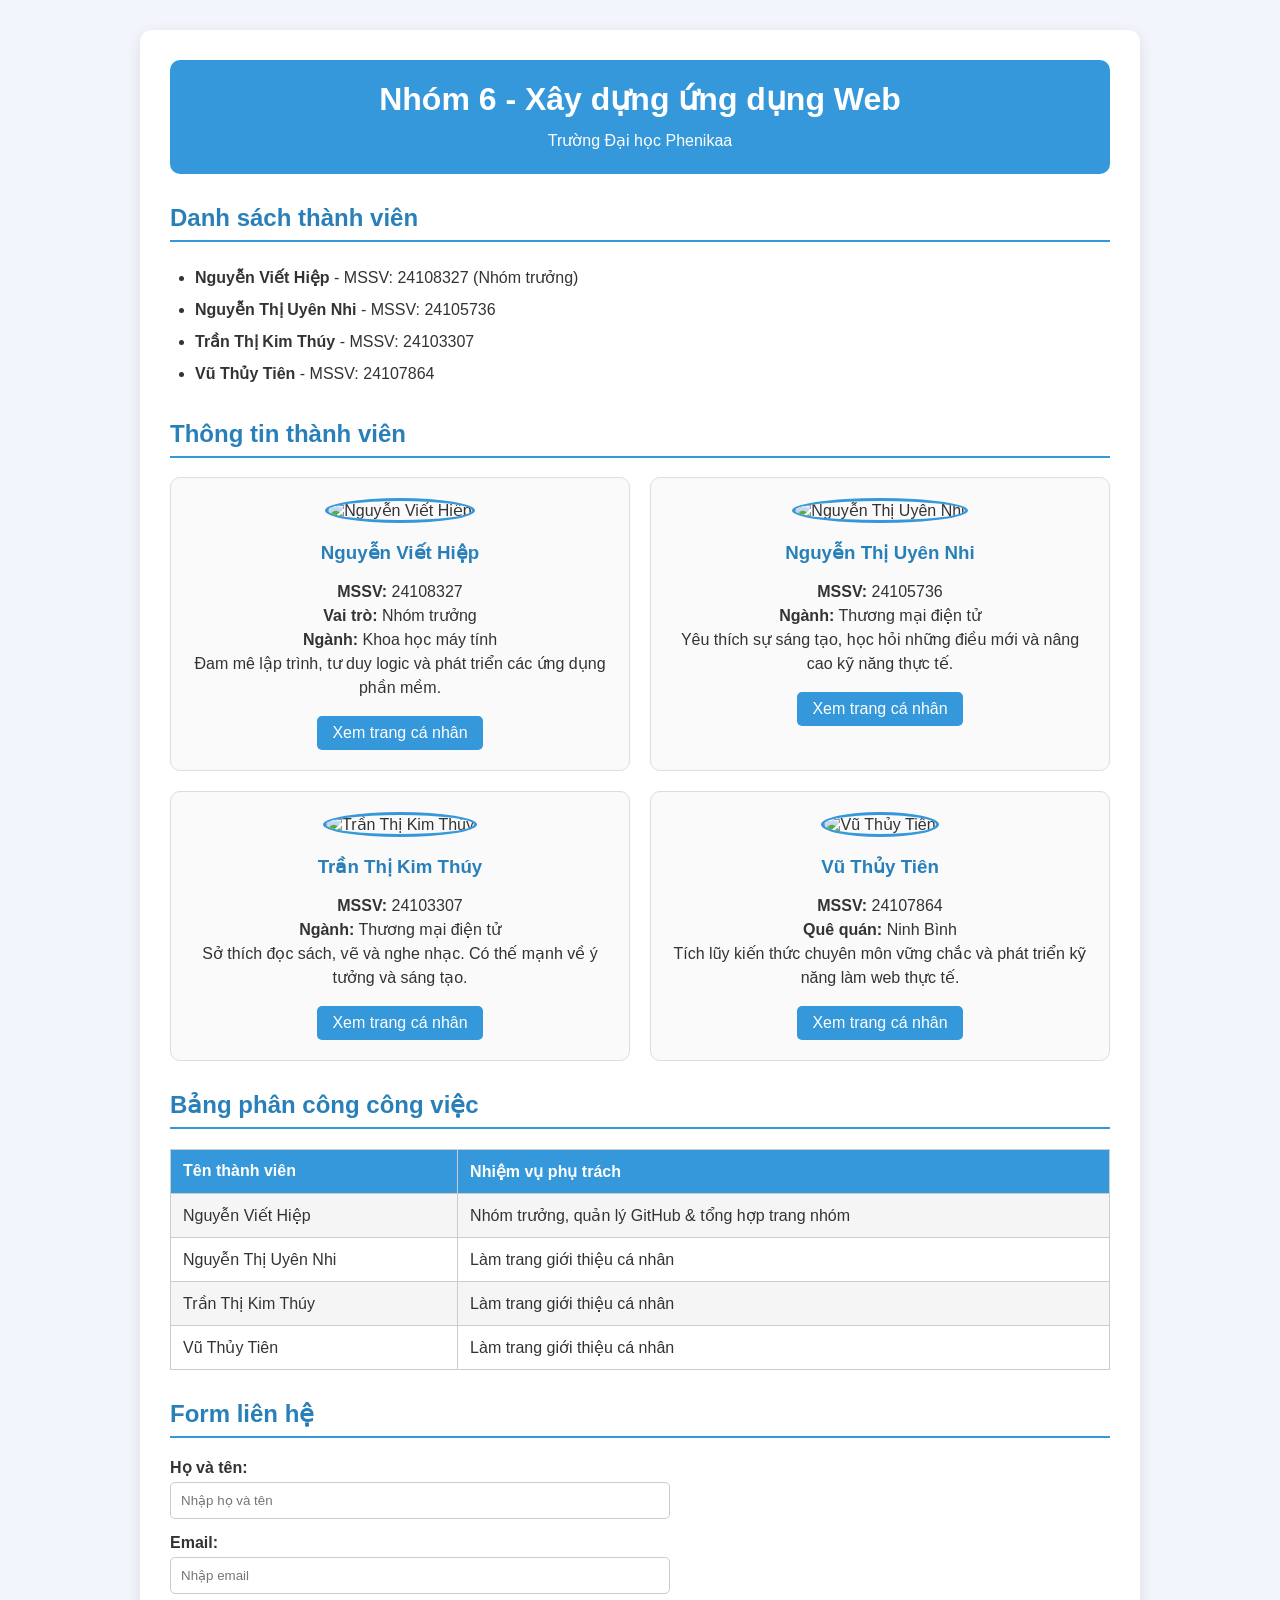
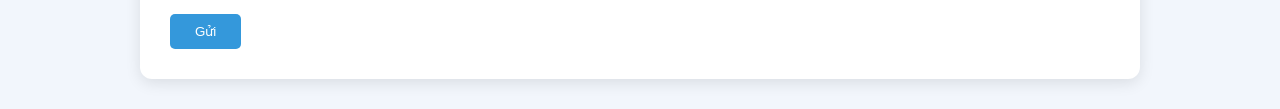
==== index.html @ a24de3d4 "Add files via upload" ====
<!DOCTYPE html>
<html lang="vi">

<head>
    <meta charset="UTF-8">
    <meta name="viewport" content="width=device-width, initial-scale=1.0">
    <title>Giới thiệu Nhóm 6</title>

    <link rel="stylesheet" href="style.css">
</head>

<body>

    <div class="container">

        <!-- TIÊU ĐỀ -->
        <header>
            <h1>Nhóm 6 - Xây dựng ứng dụng Web</h1>
            <p>Trường Đại học Phenikaa</p>
        </header>


        <!-- DANH SÁCH THÀNH VIÊN -->
        <section>
            <h2>Danh sách thành viên</h2>

            <ul class="member-list">
                <li><strong>Nguyễn Viết Hiệp</strong> - MSSV: 24108327 (Nhóm trưởng)</li>
                <li><strong>Nguyễn Thị Uyên Nhi</strong> - MSSV: 24105736</li>
                <li><strong>Trần Thị Kim Thúy</strong> - MSSV: 24103307</li>
                <li><strong>Vũ Thủy Tiên</strong> - MSSV: 24107864</li>
            </ul>
        </section>


        <!-- THÔNG TIN THÀNH VIÊN -->
        <section>

            <h2>Thông tin thành viên</h2>

            <div class="members">


                <!-- THÀNH VIÊN 1 -->
                <div class="member">

                    <img src="../img/avt.jpg" alt="Nguyễn Viết Hiệp">

                    <h3>Nguyễn Viết Hiệp</h3>

                    <p>
                        <strong>MSSV:</strong> 24108327<br>
                        <strong>Vai trò:</strong> Nhóm trưởng<br>
                        <strong>Ngành:</strong> Khoa học máy tính<br>
                        Đam mê lập trình, tư duy logic và phát triển các ứng dụng phần mềm.
                    </p>

                    <a href="../Nguyễn Viết Hiệp/index.html">
                        Xem trang cá nhân
                    </a>

                </div>


                <!-- THÀNH VIÊN 2 -->
                <div class="member">

                    <img src="../img/nhi.png" alt="Nguyễn Thị Uyên Nhi">

                    <h3>Nguyễn Thị Uyên Nhi</h3>

                    <p>
                        <strong>MSSV:</strong> 24105736<br>
                        <strong>Ngành:</strong> Thương mại điện tử<br>
                        Yêu thích sự sáng tạo, học hỏi những điều mới và nâng cao kỹ năng thực tế.
                    </p>

                    <a href="../Nguyễn Thị Uyên Nhi/index.html">
                        Xem trang cá nhân
                    </a>

                </div>


                <!-- THÀNH VIÊN 3 -->
                <div class="member">

                    <img src="../img/thuy.jpg" alt="Trần Thị Kim Thúy">

                    <h3>Trần Thị Kim Thúy</h3>

                    <p>
                        <strong>MSSV:</strong> 24103307<br>
                        <strong>Ngành:</strong> Thương mại điện tử<br>
                        Sở thích đọc sách, vẽ và nghe nhạc. Có thế mạnh về ý tưởng và sáng tạo.
                    </p>

                    <a href="../Trần Thị Kim Thúy/index.html">
                        Xem trang cá nhân
                    </a>

                </div>


                <!-- THÀNH VIÊN 4 -->
                <div class="member">

                    <img src="../img/thuytien.jpg" alt="Vũ Thủy Tiên">

                    <h3>Vũ Thủy Tiên</h3>

                    <p>
                        <strong>MSSV:</strong> 24107864<br>
                        <strong>Quê quán:</strong> Ninh Bình<br>
                        Tích lũy kiến thức chuyên môn vững chắc và phát triển kỹ năng làm web thực tế.
                    </p>

                    <a href="../Vũ Thủy Tiên/index.html">
                        Xem trang cá nhân
                    </a>

                </div>

            </div>

        </section>


        <!-- BẢNG PHÂN CÔNG -->
        <section>

            <h2>Bảng phân công công việc</h2>

            <table>

                <tr>
                    <th>Tên thành viên</th>
                    <th>Nhiệm vụ phụ trách</th>
                </tr>

                <tr>
                    <td>Nguyễn Viết Hiệp</td>
                    <td>Nhóm trưởng, quản lý GitHub & tổng hợp trang nhóm</td>
                </tr>

                <tr>
                    <td>Nguyễn Thị Uyên Nhi</td>
                    <td>Làm trang giới thiệu cá nhân</td>
                </tr>

                <tr>
                    <td>Trần Thị Kim Thúy</td>
                    <td>Làm trang giới thiệu cá nhân</td>
                </tr>

                <tr>
                    <td>Vũ Thủy Tiên</td>
                    <td>Làm trang giới thiệu cá nhân</td>
                </tr>

            </table>

        </section>


        <!-- FORM LIÊN HỆ -->
        <section>

            <h2>Form liên hệ</h2>

            <form>

                <label>Họ và tên:</label>
                <input type="text" name="name" placeholder="Nhập họ và tên">

                <label>Email:</label>
                <input type="email" name="email" placeholder="Nhập email">

                <input type="submit" value="Gửi">

            </form>

        </section>

    </div>

</body>

</html>
---- style.css ----
/* Thiết lập chung */
* {
    box-sizing: border-box;
}

body {
    font-family: Arial, sans-serif;
    background-color: #f2f6fc;
    margin: 0;
    padding: 30px;
    color: #333;
}


/* Khung chính */
.container {
    max-width: 1000px;
    margin: auto;
    background-color: white;
    padding: 30px;
    border-radius: 12px;
    box-shadow: 0 4px 15px rgba(0, 0, 0, 0.1);
}


/* Tiêu đề */
header {
    text-align: center;
    padding: 20px;
    background-color: #3498db;
    color: white;
    border-radius: 10px;
}

header h1 {
    margin: 0 0 10px;
}

header p {
    margin: 0;
    line-height: 1.6;
}


/* Tiêu đề các phần */
h2 {
    color: #2980b9;
    border-bottom: 2px solid #3498db;
    padding-bottom: 8px;
    margin-top: 30px;
}


/* Danh sách thành viên */
.member-list {
    line-height: 2;
    padding-left: 25px;
}


/* Khu vực thành viên */
.members {
    display: grid;
    grid-template-columns: repeat(2, 1fr);
    gap: 20px;
}


/* Thẻ thành viên */
.member {
    text-align: center;
    border: 1px solid #ddd;
    border-radius: 10px;
    padding: 20px;
    background-color: #fafafa;
}

.member img {
    width: 130px;
    height: 130px;
    object-fit: cover;
    border-radius: 50%;
    border: 3px solid #3498db;
}

.member h3 {
    color: #2980b9;
    margin-bottom: 10px;
}

.member p {
    line-height: 1.5;
}


/* Link cá nhân */
.member a {
    display: inline-block;
    text-decoration: none;
    background-color: #3498db;
    color: white;
    padding: 8px 15px;
    border-radius: 5px;
}

.member a:hover {
    background-color: #217dbb;
}


/* Bảng phân công */
table {
    width: 100%;
    border-collapse: collapse;
    margin-top: 15px;
}

th,
td {
    border: 1px solid #ccc;
    padding: 12px;
    text-align: left;
}

th {
    background-color: #3498db;
    color: white;
}

tr:nth-child(even) {
    background-color: #f5f5f5;
}


/* Form */
form {
    max-width: 500px;
}

form label {
    display: block;
    margin-top: 15px;
    margin-bottom: 5px;
    font-weight: bold;
}

input[type="text"],
input[type="email"] {
    width: 100%;
    padding: 10px;
    border: 1px solid #ccc;
    border-radius: 5px;
}

input[type="submit"] {
    margin-top: 20px;
    padding: 10px 25px;
    background-color: #3498db;
    color: white;
    border: none;
    border-radius: 5px;
    cursor: pointer;
}

input[type="submit"]:hover {
    background-color: #217dbb;
}


/* Hiển thị tốt trên điện thoại */
@media (max-width: 700px) {

    body {
        padding: 10px;
    }

    .container {
        padding: 15px;
    }

    .members {
        grid-template-columns: 1fr;
    }

}
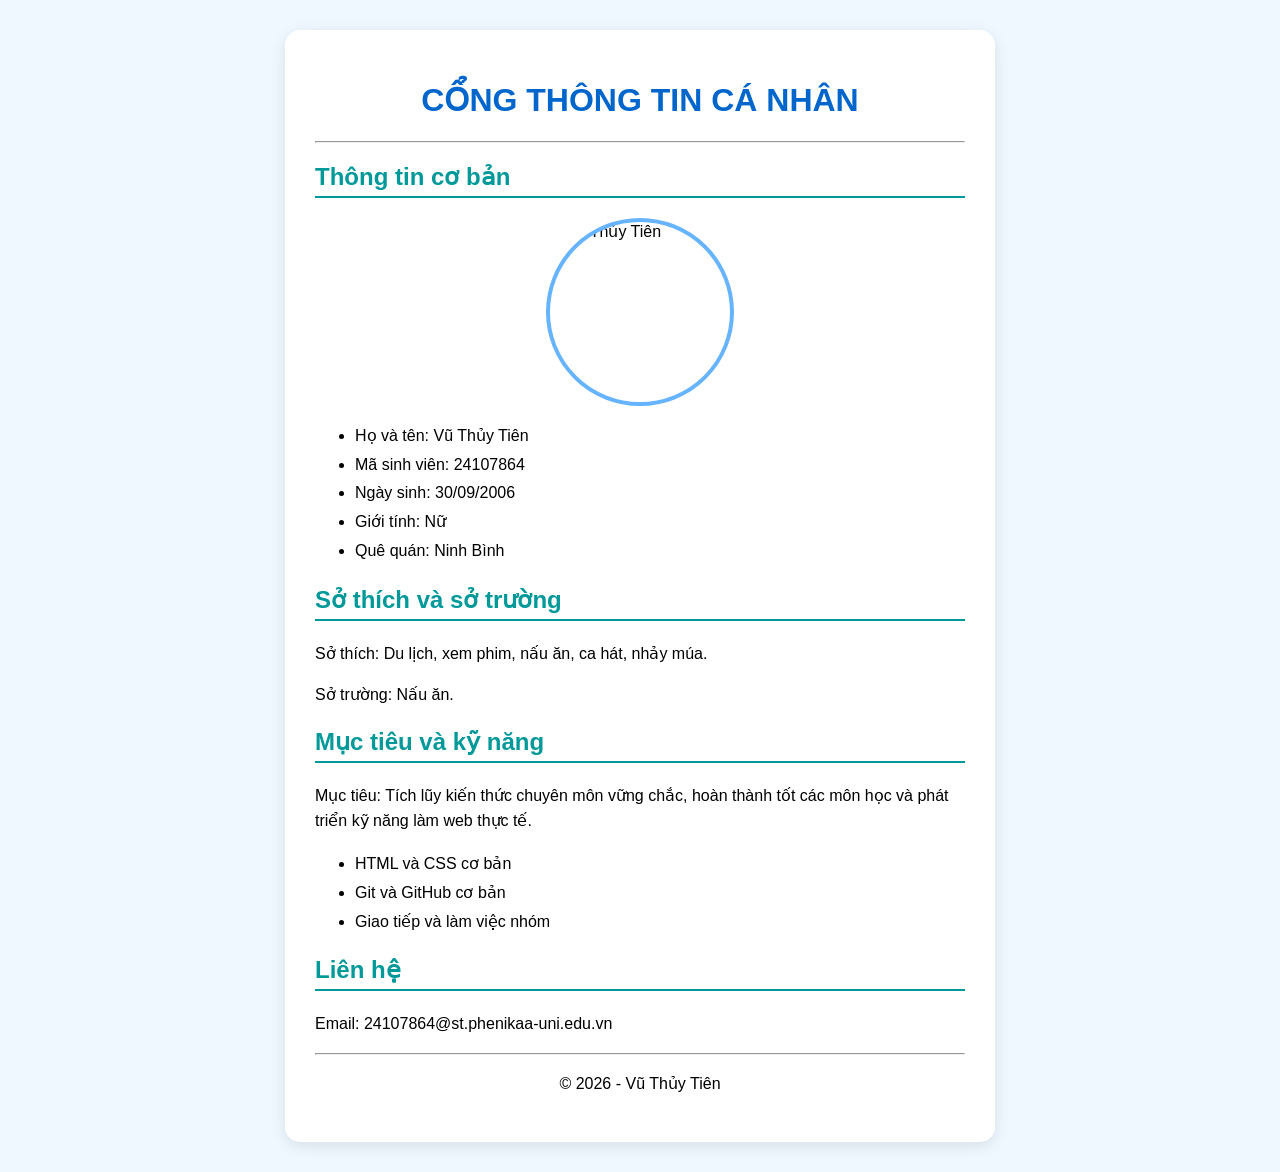
==== commit b490857b: "Add files via upload" ====
--- a/index.html
+++ b/index.html
@@ -1,189 +1,93 @@
 <!DOCTYPE html>
 <html lang="vi">
-
 <head>
     <meta charset="UTF-8">
     <meta name="viewport" content="width=device-width, initial-scale=1.0">
-    <title>Giới thiệu Nhóm 6</title>
+    <title>Giới thiệu bản thân - Vũ Thủy Tiên</title>
+    <style>
+        body {
+            font-family: Arial, sans-serif;
+            background-color: #f0f8ff;
+            margin: 0;
+            padding: 30px;
+        }
 
-    <link rel="stylesheet" href="style.css">
+        .container {
+            max-width: 650px;
+            margin: auto;
+            background-color: white;
+            padding: 30px;
+            border-radius: 15px;
+            box-shadow: 0 4px 15px rgba(0,0,0,0.1);
+        }
+
+        h1 {
+            color: #0066cc;
+            text-align: center;
+        }
+
+        h2 {
+            color: #009999;
+            border-bottom: 2px solid #009999;
+            padding-bottom: 5px;
+            margin-top: 20px;
+        }
+
+        img {
+            display: block;
+            margin: 15px auto;
+            border-radius: 50%;
+            border: 4px solid #66b3ff;
+            width: 180px;
+            height: 180px;
+            object-fit: cover;
+        }
+
+        ul {
+            line-height: 1.8;
+        }
+
+        p {
+            line-height: 1.6;
+        }
+    </style>
 </head>
 
 <body>
 
     <div class="container">
+        <h1>CỔNG THÔNG TIN CÁ NHÂN</h1>
+        <hr>
 
-        <!-- TIÊU ĐỀ -->
-        <header>
-            <h1>Nhóm 6 - Xây dựng ứng dụng Web</h1>
-            <p>Trường Đại học Phenikaa</p>
-        </header>
+        <h2>Thông tin cơ bản</h2>
+        <img src="../img/thuytien.jpg" alt="Vũ Thủy Tiên" width="180">
 
+        <ul>
+            <li>Họ và tên: Vũ Thủy Tiên</li>
+            <li>Mã sinh viên: 24107864</li>
+            <li>Ngày sinh: 30/09/2006</li>
+            <li>Giới tính: Nữ</li>
+            <li>Quê quán: Ninh Bình</li>
+        </ul>
 
-        <!-- DANH SÁCH THÀNH VIÊN -->
-        <section>
-            <h2>Danh sách thành viên</h2>
+        <h2>Sở thích và sở trường</h2>
+        <p>Sở thích: Du lịch, xem phim, nấu ăn, ca hát, nhảy múa.</p>
+        <p>Sở trường: Nấu ăn.</p>
 
-            <ul class="member-list">
-                <li><strong>Nguyễn Viết Hiệp</strong> - MSSV: 24108327 (Nhóm trưởng)</li>
-                <li><strong>Nguyễn Thị Uyên Nhi</strong> - MSSV: 24105736</li>
-                <li><strong>Trần Thị Kim Thúy</strong> - MSSV: 24103307</li>
-                <li><strong>Vũ Thủy Tiên</strong> - MSSV: 24107864</li>
-            </ul>
-        </section>
+        <h2>Mục tiêu và kỹ năng</h2>
+        <p>Mục tiêu: Tích lũy kiến thức chuyên môn vững chắc, hoàn thành tốt các môn học và phát triển kỹ năng làm web thực tế.</p>
+        <ul>
+            <li>HTML và CSS cơ bản</li>
+            <li>Git và GitHub cơ bản</li>
+            <li>Giao tiếp và làm việc nhóm</li>
+        </ul>
 
+        <h2>Liên hệ</h2>
+        <p>Email: 24107864@st.phenikaa-uni.edu.vn</p>
 
-        <!-- THÔNG TIN THÀNH VIÊN -->
-        <section>
-
-            <h2>Thông tin thành viên</h2>
-
-            <div class="members">
-
-
-                <!-- THÀNH VIÊN 1 -->
-                <div class="member">
-
-                    <img src="../img/avt.jpg" alt="Nguyễn Viết Hiệp">
-
-                    <h3>Nguyễn Viết Hiệp</h3>
-
-                    <p>
-                        <strong>MSSV:</strong> 24108327<br>
-                        <strong>Vai trò:</strong> Nhóm trưởng<br>
-                        <strong>Ngành:</strong> Khoa học máy tính<br>
-                        Đam mê lập trình, tư duy logic và phát triển các ứng dụng phần mềm.
-                    </p>
-
-                    <a href="../Nguyễn Viết Hiệp/index.html">
-                        Xem trang cá nhân
-                    </a>
-
-                </div>
-
-
-                <!-- THÀNH VIÊN 2 -->
-                <div class="member">
-
-                    <img src="../img/nhi.png" alt="Nguyễn Thị Uyên Nhi">
-
-                    <h3>Nguyễn Thị Uyên Nhi</h3>
-
-                    <p>
-                        <strong>MSSV:</strong> 24105736<br>
-                        <strong>Ngành:</strong> Thương mại điện tử<br>
-                        Yêu thích sự sáng tạo, học hỏi những điều mới và nâng cao kỹ năng thực tế.
-                    </p>
-
-                    <a href="../Nguyễn Thị Uyên Nhi/index.html">
-                        Xem trang cá nhân
-                    </a>
-
-                </div>
-
-
-                <!-- THÀNH VIÊN 3 -->
-                <div class="member">
-
-                    <img src="../img/thuy.jpg" alt="Trần Thị Kim Thúy">
-
-                    <h3>Trần Thị Kim Thúy</h3>
-
-                    <p>
-                        <strong>MSSV:</strong> 24103307<br>
-                        <strong>Ngành:</strong> Thương mại điện tử<br>
-                        Sở thích đọc sách, vẽ và nghe nhạc. Có thế mạnh về ý tưởng và sáng tạo.
-                    </p>
-
-                    <a href="../Trần Thị Kim Thúy/index.html">
-                        Xem trang cá nhân
-                    </a>
-
-                </div>
-
-
-                <!-- THÀNH VIÊN 4 -->
-                <div class="member">
-
-                    <img src="../img/thuytien.jpg" alt="Vũ Thủy Tiên">
-
-                    <h3>Vũ Thủy Tiên</h3>
-
-                    <p>
-                        <strong>MSSV:</strong> 24107864<br>
-                        <strong>Quê quán:</strong> Ninh Bình<br>
-                        Tích lũy kiến thức chuyên môn vững chắc và phát triển kỹ năng làm web thực tế.
-                    </p>
-
-                    <a href="../Vũ Thủy Tiên/index.html">
-                        Xem trang cá nhân
-                    </a>
-
-                </div>
-
-            </div>
-
-        </section>
-
-
-        <!-- BẢNG PHÂN CÔNG -->
-        <section>
-
-            <h2>Bảng phân công công việc</h2>
-
-            <table>
-
-                <tr>
-                    <th>Tên thành viên</th>
-                    <th>Nhiệm vụ phụ trách</th>
-                </tr>
-
-                <tr>
-                    <td>Nguyễn Viết Hiệp</td>
-                    <td>Nhóm trưởng, quản lý GitHub & tổng hợp trang nhóm</td>
-                </tr>
-
-                <tr>
-                    <td>Nguyễn Thị Uyên Nhi</td>
-                    <td>Làm trang giới thiệu cá nhân</td>
-                </tr>
-
-                <tr>
-                    <td>Trần Thị Kim Thúy</td>
-                    <td>Làm trang giới thiệu cá nhân</td>
-                </tr>
-
-                <tr>
-                    <td>Vũ Thủy Tiên</td>
-                    <td>Làm trang giới thiệu cá nhân</td>
-                </tr>
-
-            </table>
-
-        </section>
-
-
-        <!-- FORM LIÊN HỆ -->
-        <section>
-
-            <h2>Form liên hệ</h2>
-
-            <form>
-
-                <label>Họ và tên:</label>
-                <input type="text" name="name" placeholder="Nhập họ và tên">
-
-                <label>Email:</label>
-                <input type="email" name="email" placeholder="Nhập email">
-
-                <input type="submit" value="Gửi">
-
-            </form>
-
-        </section>
-
+        <hr>
+        <p style="text-align:center;">© 2026 - Vũ Thủy Tiên</p>
     </div>
 
 </body>
-
-</html>+</html>
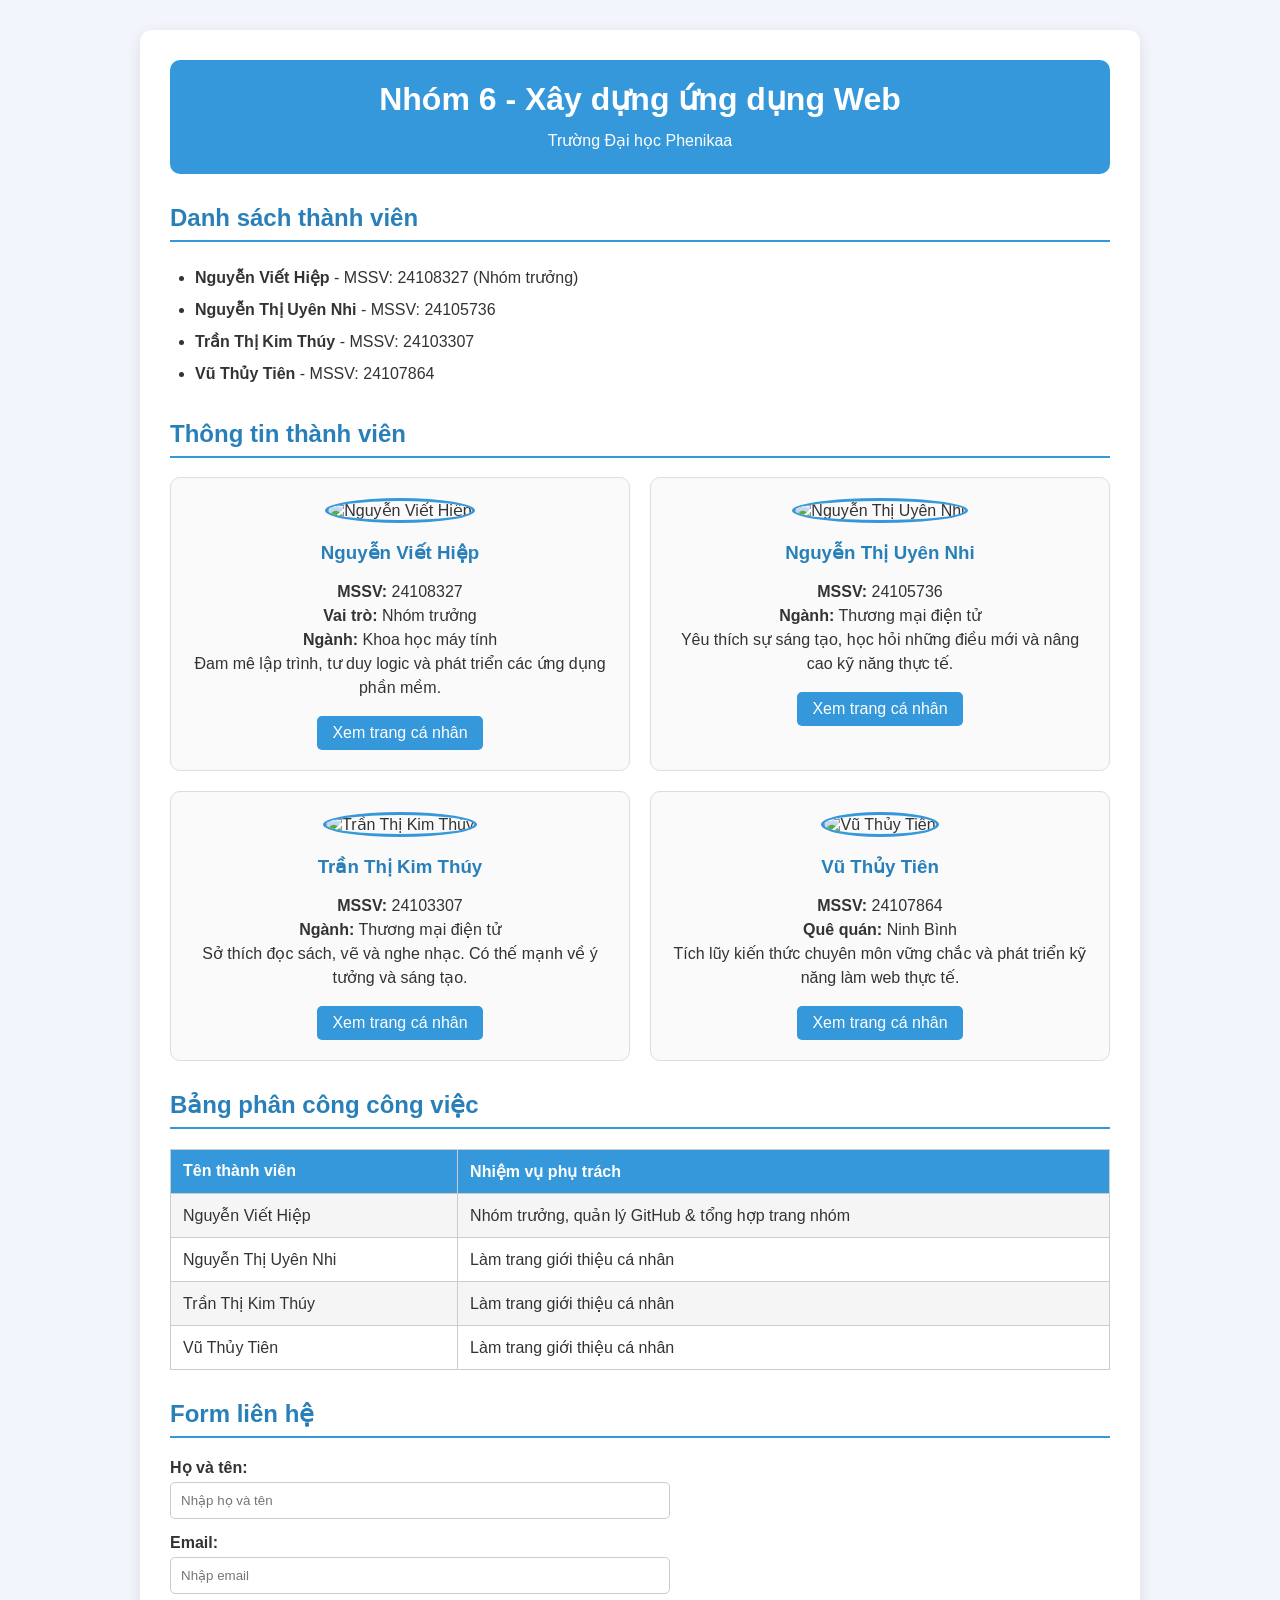
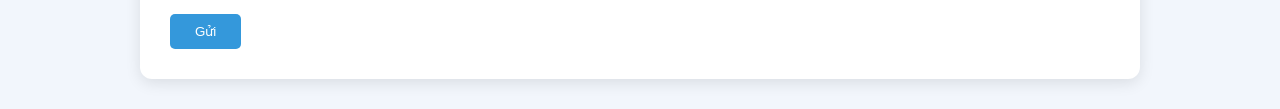
==== commit 9a1f3906: "Add files via upload" ====
--- a/index.html
+++ b/index.html
@@ -1,93 +1,189 @@
 <!DOCTYPE html>
 <html lang="vi">
+
 <head>
     <meta charset="UTF-8">
     <meta name="viewport" content="width=device-width, initial-scale=1.0">
-    <title>Giới thiệu bản thân - Vũ Thủy Tiên</title>
-    <style>
-        body {
-            font-family: Arial, sans-serif;
-            background-color: #f0f8ff;
-            margin: 0;
-            padding: 30px;
-        }
+    <title>Giới thiệu Nhóm 6</title>
 
-        .container {
-            max-width: 650px;
-            margin: auto;
-            background-color: white;
-            padding: 30px;
-            border-radius: 15px;
-            box-shadow: 0 4px 15px rgba(0,0,0,0.1);
-        }
-
-        h1 {
-            color: #0066cc;
-            text-align: center;
-        }
-
-        h2 {
-            color: #009999;
-            border-bottom: 2px solid #009999;
-            padding-bottom: 5px;
-            margin-top: 20px;
-        }
-
-        img {
-            display: block;
-            margin: 15px auto;
-            border-radius: 50%;
-            border: 4px solid #66b3ff;
-            width: 180px;
-            height: 180px;
-            object-fit: cover;
-        }
-
-        ul {
-            line-height: 1.8;
-        }
-
-        p {
-            line-height: 1.6;
-        }
-    </style>
+    <link rel="stylesheet" href="style.css">
 </head>
 
 <body>
 
     <div class="container">
-        <h1>CỔNG THÔNG TIN CÁ NHÂN</h1>
-        <hr>
 
-        <h2>Thông tin cơ bản</h2>
-        <img src="../img/thuytien.jpg" alt="Vũ Thủy Tiên" width="180">
+        <!-- TIÊU ĐỀ -->
+        <header>
+            <h1>Nhóm 6 - Xây dựng ứng dụng Web</h1>
+            <p>Trường Đại học Phenikaa</p>
+        </header>
 
-        <ul>
-            <li>Họ và tên: Vũ Thủy Tiên</li>
-            <li>Mã sinh viên: 24107864</li>
-            <li>Ngày sinh: 30/09/2006</li>
-            <li>Giới tính: Nữ</li>
-            <li>Quê quán: Ninh Bình</li>
-        </ul>
 
-        <h2>Sở thích và sở trường</h2>
-        <p>Sở thích: Du lịch, xem phim, nấu ăn, ca hát, nhảy múa.</p>
-        <p>Sở trường: Nấu ăn.</p>
+        <!-- DANH SÁCH THÀNH VIÊN -->
+        <section>
+            <h2>Danh sách thành viên</h2>
 
-        <h2>Mục tiêu và kỹ năng</h2>
-        <p>Mục tiêu: Tích lũy kiến thức chuyên môn vững chắc, hoàn thành tốt các môn học và phát triển kỹ năng làm web thực tế.</p>
-        <ul>
-            <li>HTML và CSS cơ bản</li>
-            <li>Git và GitHub cơ bản</li>
-            <li>Giao tiếp và làm việc nhóm</li>
-        </ul>
+            <ul class="member-list">
+                <li><strong>Nguyễn Viết Hiệp</strong> - MSSV: 24108327 (Nhóm trưởng)</li>
+                <li><strong>Nguyễn Thị Uyên Nhi</strong> - MSSV: 24105736</li>
+                <li><strong>Trần Thị Kim Thúy</strong> - MSSV: 24103307</li>
+                <li><strong>Vũ Thủy Tiên</strong> - MSSV: 24107864</li>
+            </ul>
+        </section>
 
-        <h2>Liên hệ</h2>
-        <p>Email: 24107864@st.phenikaa-uni.edu.vn</p>
 
-        <hr>
-        <p style="text-align:center;">© 2026 - Vũ Thủy Tiên</p>
+        <!-- THÔNG TIN THÀNH VIÊN -->
+        <section>
+
+            <h2>Thông tin thành viên</h2>
+
+            <div class="members">
+
+
+                <!-- THÀNH VIÊN 1 -->
+                <div class="member">
+
+                    <img src="../img/avt.jpg" alt="Nguyễn Viết Hiệp">
+
+                    <h3>Nguyễn Viết Hiệp</h3>
+
+                    <p>
+                        <strong>MSSV:</strong> 24108327<br>
+                        <strong>Vai trò:</strong> Nhóm trưởng<br>
+                        <strong>Ngành:</strong> Khoa học máy tính<br>
+                        Đam mê lập trình, tư duy logic và phát triển các ứng dụng phần mềm.
+                    </p>
+
+                    <a href="../Nguyễn Viết Hiệp/index.html">
+                        Xem trang cá nhân
+                    </a>
+
+                </div>
+
+
+                <!-- THÀNH VIÊN 2 -->
+                <div class="member">
+
+                    <img src="../img/nhi.png" alt="Nguyễn Thị Uyên Nhi">
+
+                    <h3>Nguyễn Thị Uyên Nhi</h3>
+
+                    <p>
+                        <strong>MSSV:</strong> 24105736<br>
+                        <strong>Ngành:</strong> Thương mại điện tử<br>
+                        Yêu thích sự sáng tạo, học hỏi những điều mới và nâng cao kỹ năng thực tế.
+                    </p>
+
+                    <a href="../Nguyễn Thị Uyên Nhi/index.html">
+                        Xem trang cá nhân
+                    </a>
+
+                </div>
+
+
+                <!-- THÀNH VIÊN 3 -->
+                <div class="member">
+
+                    <img src="../img/thuy.jpg" alt="Trần Thị Kim Thúy">
+
+                    <h3>Trần Thị Kim Thúy</h3>
+
+                    <p>
+                        <strong>MSSV:</strong> 24103307<br>
+                        <strong>Ngành:</strong> Thương mại điện tử<br>
+                        Sở thích đọc sách, vẽ và nghe nhạc. Có thế mạnh về ý tưởng và sáng tạo.
+                    </p>
+
+                    <a href="../Trần Thị Kim Thúy/index.html">
+                        Xem trang cá nhân
+                    </a>
+
+                </div>
+
+
+                <!-- THÀNH VIÊN 4 -->
+                <div class="member">
+
+                    <img src="../img/thuytien.jpg" alt="Vũ Thủy Tiên">
+
+                    <h3>Vũ Thủy Tiên</h3>
+
+                    <p>
+                        <strong>MSSV:</strong> 24107864<br>
+                        <strong>Quê quán:</strong> Ninh Bình<br>
+                        Tích lũy kiến thức chuyên môn vững chắc và phát triển kỹ năng làm web thực tế.
+                    </p>
+
+                    <a href="../Vũ Thủy Tiên/index.html">
+                        Xem trang cá nhân
+                    </a>
+
+                </div>
+
+            </div>
+
+        </section>
+
+
+        <!-- BẢNG PHÂN CÔNG -->
+        <section>
+
+            <h2>Bảng phân công công việc</h2>
+
+            <table>
+
+                <tr>
+                    <th>Tên thành viên</th>
+                    <th>Nhiệm vụ phụ trách</th>
+                </tr>
+
+                <tr>
+                    <td>Nguyễn Viết Hiệp</td>
+                    <td>Nhóm trưởng, quản lý GitHub & tổng hợp trang nhóm</td>
+                </tr>
+
+                <tr>
+                    <td>Nguyễn Thị Uyên Nhi</td>
+                    <td>Làm trang giới thiệu cá nhân</td>
+                </tr>
+
+                <tr>
+                    <td>Trần Thị Kim Thúy</td>
+                    <td>Làm trang giới thiệu cá nhân</td>
+                </tr>
+
+                <tr>
+                    <td>Vũ Thủy Tiên</td>
+                    <td>Làm trang giới thiệu cá nhân</td>
+                </tr>
+
+            </table>
+
+        </section>
+
+
+        <!-- FORM LIÊN HỆ -->
+        <section>
+
+            <h2>Form liên hệ</h2>
+
+            <form>
+
+                <label>Họ và tên:</label>
+                <input type="text" name="name" placeholder="Nhập họ và tên">
+
+                <label>Email:</label>
+                <input type="email" name="email" placeholder="Nhập email">
+
+                <input type="submit" value="Gửi">
+
+            </form>
+
+        </section>
+
     </div>
 
 </body>
-</html>
+
+</html>
--- a/style.css
+++ b/style.css
@@ -0,0 +1,185 @@
+/* Thiết lập chung */
+* {
+    box-sizing: border-box;
+}
+
+body {
+    font-family: Arial, sans-serif;
+    background-color: #f2f6fc;
+    margin: 0;
+    padding: 30px;
+    color: #333;
+}
+
+
+/* Khung chính */
+.container {
+    max-width: 1000px;
+    margin: auto;
+    background-color: white;
+    padding: 30px;
+    border-radius: 12px;
+    box-shadow: 0 4px 15px rgba(0, 0, 0, 0.1);
+}
+
+
+/* Tiêu đề */
+header {
+    text-align: center;
+    padding: 20px;
+    background-color: #3498db;
+    color: white;
+    border-radius: 10px;
+}
+
+header h1 {
+    margin: 0 0 10px;
+}
+
+header p {
+    margin: 0;
+    line-height: 1.6;
+}
+
+
+/* Tiêu đề các phần */
+h2 {
+    color: #2980b9;
+    border-bottom: 2px solid #3498db;
+    padding-bottom: 8px;
+    margin-top: 30px;
+}
+
+
+/* Danh sách thành viên */
+.member-list {
+    line-height: 2;
+    padding-left: 25px;
+}
+
+
+/* Khu vực thành viên */
+.members {
+    display: grid;
+    grid-template-columns: repeat(2, 1fr);
+    gap: 20px;
+}
+
+
+/* Thẻ thành viên */
+.member {
+    text-align: center;
+    border: 1px solid #ddd;
+    border-radius: 10px;
+    padding: 20px;
+    background-color: #fafafa;
+}
+
+.member img {
+    width: 130px;
+    height: 130px;
+    object-fit: cover;
+    border-radius: 50%;
+    border: 3px solid #3498db;
+}
+
+.member h3 {
+    color: #2980b9;
+    margin-bottom: 10px;
+}
+
+.member p {
+    line-height: 1.5;
+}
+
+
+/* Link cá nhân */
+.member a {
+    display: inline-block;
+    text-decoration: none;
+    background-color: #3498db;
+    color: white;
+    padding: 8px 15px;
+    border-radius: 5px;
+}
+
+.member a:hover {
+    background-color: #217dbb;
+}
+
+
+/* Bảng phân công */
+table {
+    width: 100%;
+    border-collapse: collapse;
+    margin-top: 15px;
+}
+
+th,
+td {
+    border: 1px solid #ccc;
+    padding: 12px;
+    text-align: left;
+}
+
+th {
+    background-color: #3498db;
+    color: white;
+}
+
+tr:nth-child(even) {
+    background-color: #f5f5f5;
+}
+
+
+/* Form */
+form {
+    max-width: 500px;
+}
+
+form label {
+    display: block;
+    margin-top: 15px;
+    margin-bottom: 5px;
+    font-weight: bold;
+}
+
+input[type="text"],
+input[type="email"] {
+    width: 100%;
+    padding: 10px;
+    border: 1px solid #ccc;
+    border-radius: 5px;
+}
+
+input[type="submit"] {
+    margin-top: 20px;
+    padding: 10px 25px;
+    background-color: #3498db;
+    color: white;
+    border: none;
+    border-radius: 5px;
+    cursor: pointer;
+}
+
+input[type="submit"]:hover {
+    background-color: #217dbb;
+}
+
+
+/* Hiển thị tốt trên điện thoại */
+@media (max-width: 700px) {
+
+    body {
+        padding: 10px;
+    }
+
+    .container {
+        padding: 15px;
+    }
+
+    .members {
+        grid-template-columns: 1fr;
+    }
+
+}
